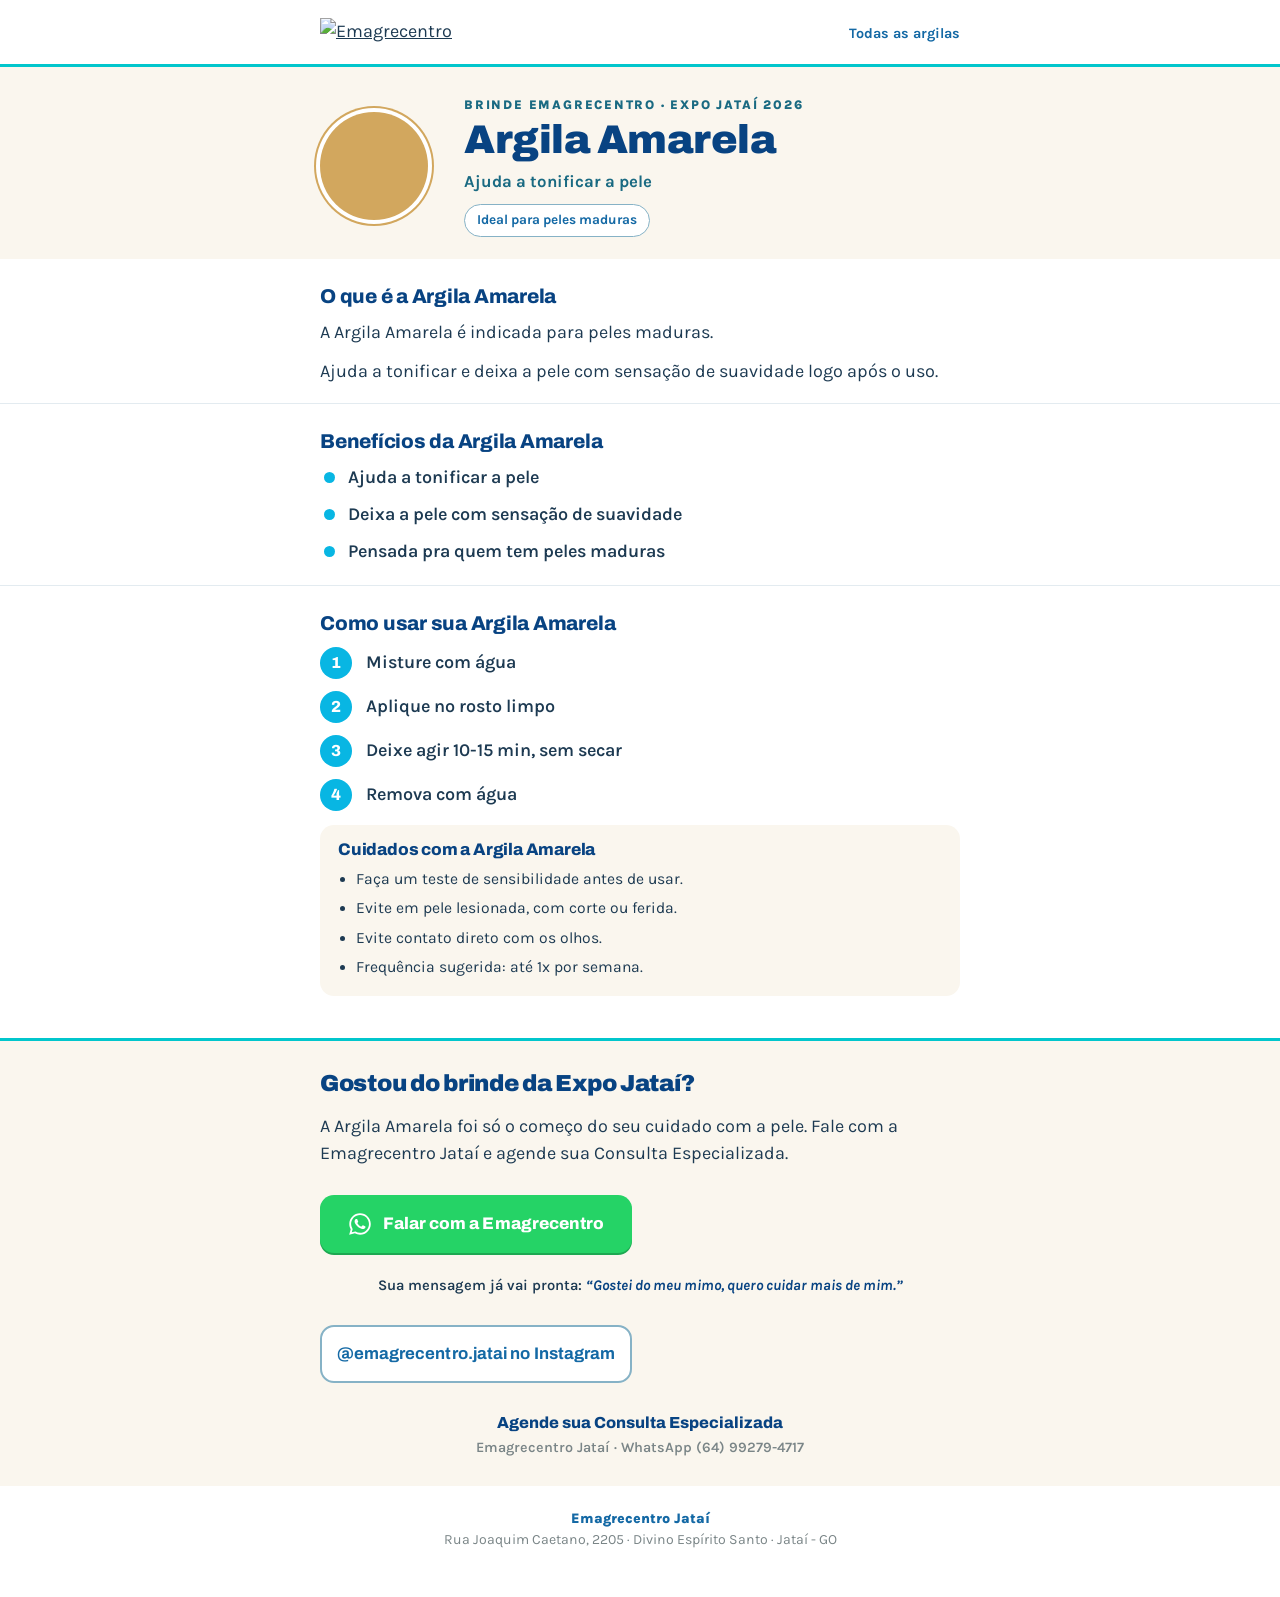
==== amarela/index.html @ 0a52d54e "Landing page das argilas do brinde Emagrecentro (Expo Jataí 2026) Co-Authored-By: Claude Fable 5.1 <" ====
<!DOCTYPE html>
<html lang="pt-BR">
<head>
<meta charset="utf-8">
<meta name="viewport" content="width=device-width, initial-scale=1">
<title>Argila Amarela · Emagrecentro</title>
<meta name="description" content="Argila Amarela: conheça o cuidado indicado para peles maduras, o modo de uso e os cuidados. Brinde Emagrecentro na Expo Jataí 2026.">
<meta name="theme-color" content="#084382">
<meta property="og:title" content="Argila Amarela · Emagrecentro">
<meta property="og:description" content="Argila Amarela: conheça o cuidado indicado para peles maduras, o modo de uso e os cuidados. Brinde Emagrecentro na Expo Jataí 2026.">
<meta property="og:type" content="website">
<meta property="og:url" content="https://emagrecentro.github.io/amarela/">
<link rel="icon" href="/assets/icone.svg" type="image/svg+xml">
<link rel="preconnect" href="https://fonts.googleapis.com">
<link rel="preconnect" href="https://fonts.gstatic.com" crossorigin>
<link href="https://fonts.googleapis.com/css2?family=Archivo:wght@700;800;900&family=Karla:wght@600;700;800&display=swap" rel="stylesheet">
<link rel="stylesheet" href="/assets/estilo.css">
</head>
<body>
<header class="topo"><div class="wrap">
    <a class="logo" href="/" aria-label="Emagrecentro"><img src="/assets/logo.svg" alt="Emagrecentro" width="168" height="32"></a>
    <a class="voltar" href="/">Todas as argilas</a>
  </div></header>
<section class="heroi" style="--cor:#D2A75E;--contorno:transparent"><div class="wrap">
  <div class="sw" role="img" aria-label="Cor da Argila Amarela"></div>
  <div>
    <p class="sobre">Brinde Emagrecentro · Expo Jataí 2026</p>
    <h1>Argila Amarela</h1>
    <p class="ben">Ajuda a tonificar a pele</p>
    <span class="chip">Ideal para peles maduras</span>
  </div>
</div></section>
<main>
  <section class="bloco"><div class="wrap">
    <h2>O que é a Argila Amarela</h2>
    <p>A Argila Amarela é indicada para peles maduras.</p><p>Ajuda a tonificar e deixa a pele com sensação de suavidade logo após o uso.</p>
  </div></section>
  <section class="bloco"><div class="wrap">
    <h2>Benefícios da Argila Amarela</h2>
    <ul class="lista"><li>Ajuda a tonificar a pele</li><li>Deixa a pele com sensação de suavidade</li><li>Pensada pra quem tem peles maduras</li></ul>
  </div></section>
  <section class="bloco"><div class="wrap">
    <h2>Como usar sua Argila Amarela</h2>
    <ol class="passos"><li>Misture com água</li><li>Aplique no rosto limpo</li><li>Deixe agir 10-15 min, sem secar</li><li>Remova com água</li></ol>
    <div class="cuidados"><h2>Cuidados com a Argila Amarela</h2><ul><li>Faça um teste de sensibilidade antes de usar.</li><li>Evite em pele lesionada, com corte ou ferida.</li><li>Evite contato direto com os olhos.</li><li>Frequência sugerida: até 1x por semana.</li></ul></div>
  </div></section>
</main>
<section class="cta"><div class="wrap">
    <h2>Gostou do brinde da Expo Jataí?</h2>
    <p>A Argila Amarela foi só o começo do seu cuidado com a pele. Fale com a Emagrecentro Jataí e agende sua Consulta Especializada.</p>
    <a class="botao" href="https://wa.me/5564992794717?text=Gostei%20do%20meu%20mimo%2C%20quero%20cuidar%20mais%20de%20mim.%0A(Argila%20Amarela%20%C2%B7%20brinde%20da%20Expo%20Jata%C3%AD)" target="_blank" rel="noopener"><svg viewBox="0 0 24 24" aria-hidden="true"><path d="M12.04 2C6.58 2 2.13 6.45 2.13 11.91c0 1.75.46 3.45 1.32 4.95L2 22l5.25-1.38a9.9 9.9 0 0 0 4.79 1.22c5.46 0 9.91-4.45 9.91-9.91S17.5 2 12.04 2m0 18.15a8.2 8.2 0 0 1-4.19-1.15l-.3-.18-3.12.82.83-3.04-.2-.31a8.2 8.2 0 0 1-1.26-4.38c0-4.54 3.7-8.24 8.24-8.24s8.24 3.7 8.24 8.24-3.7 8.24-8.24 8.24m4.52-6.16c-.25-.12-1.47-.72-1.69-.81-.23-.08-.39-.12-.56.12-.17.25-.64.81-.78.97-.14.17-.29.19-.54.06-.25-.12-1.05-.39-1.99-1.23-.74-.66-1.23-1.47-1.38-1.72-.14-.25-.02-.38.11-.51.11-.11.25-.29.37-.43.12-.14.17-.25.25-.41.08-.17.04-.31-.02-.43-.06-.12-.56-1.34-.76-1.84-.2-.48-.41-.42-.56-.43h-.48c-.17 0-.43.06-.66.31-.22.25-.86.85-.86 2.07s.89 2.4 1.01 2.56c.12.17 1.75 2.67 4.23 3.74.59.26 1.05.41 1.41.52.59.19 1.13.16 1.56.1.48-.07 1.47-.6 1.67-1.18.21-.58.21-1.07.14-1.18-.06-.1-.22-.16-.47-.28"/></svg>Falar com a Emagrecentro</a>
    <p class="msg-pronta">Sua mensagem já vai pronta: <q>Gostei do meu mimo, quero cuidar mais de mim.</q></p>
    <a class="botao sec" href="https://instagram.com/emagrecentro.jatai" target="_blank" rel="noopener">@emagrecentro.jatai no Instagram</a>
    <p class="cons">Agende sua Consulta Especializada<span>Emagrecentro Jataí · WhatsApp (64) 99279-4717</span></p>
    
  </div></section>
<footer class="rodape"><div class="wrap"><p><b>Emagrecentro Jataí</b><br>Rua Joaquim Caetano, 2205 · Divino Espírito Santo · Jataí - GO</p></div></footer>
</body>
</html>
---- assets/estilo.css ----
:root{
  --ciano:#08B6E3; --ciano2:#01C6CC; --azul-med:#28A1C5; --azul:#1469A5; --azul-escuro:#084382;
  --teal:#1A6A82; --areia:#FAF6EE; --cinza:#7A8587; --azul-claro:#86B2C6; --branco:#fff;
  --texto:#1D3A52; --fonte-titulo:'Archivo','Century Gothic',system-ui,sans-serif; --fonte-texto:'Karla','Segoe UI',system-ui,sans-serif;
}
*{margin:0;padding:0;box-sizing:border-box}
html{-webkit-text-size-adjust:100%}
body{font-family:var(--fonte-texto);color:var(--texto);background:var(--branco);line-height:1.5;font-size:17px}
a{color:inherit}
img,svg{display:block;max-width:100%}
.wrap{width:min(100% - 40px, 640px);margin-inline:auto}
h1,h2,h3{font-family:var(--fonte-titulo);color:var(--azul-escuro);line-height:1.12;letter-spacing:-.012em}
h2{font-size:1.25rem;font-weight:800;margin-bottom:12px}
p{margin-bottom:12px}

/* topo */
.topo{padding:18px 0 14px;border-bottom:3px solid var(--ciano2)}
.topo .wrap{display:flex;align-items:center;justify-content:space-between;gap:16px}
.topo .logo{width:168px}
.topo .voltar{font-weight:700;font-size:.9rem;color:var(--azul);text-decoration:none;white-space:nowrap}

/* herói da argila */
.heroi{padding:28px 0 22px;background:var(--areia)}
.heroi .wrap{display:grid;grid-template-columns:96px 1fr;column-gap:18px;align-items:center}
.sw{width:88px;height:88px;border-radius:50%;background:var(--cor);border:2px solid var(--contorno,transparent);box-shadow:0 0 0 4px #fff,0 0 0 6px var(--cor)}
.heroi .sobre{font-size:.8rem;font-weight:800;letter-spacing:.14em;text-transform:uppercase;color:var(--teal);margin-bottom:4px}
.heroi h1{font-size:2rem;font-weight:900}
.heroi .ben{font-size:1.05rem;font-weight:700;color:var(--teal);margin:6px 0 10px}
.chip{display:inline-block;font-weight:700;font-size:.85rem;color:var(--azul);border:1.5px solid var(--azul-claro);border-radius:999px;padding:5px 12px;background:#fff}

/* seções */
section.bloco{padding:26px 0 6px}
section.bloco + section.bloco{border-top:1px solid #E3EBF0}
.lista{list-style:none;display:grid;gap:10px;margin-bottom:14px}
.lista li{display:grid;grid-template-columns:18px 1fr;column-gap:10px;align-items:start;font-weight:600}
.lista li::before{content:"";width:11px;height:11px;border-radius:50%;background:var(--ciano);margin-top:8px;justify-self:center}
.passos{list-style:none;counter-reset:p;display:grid;gap:12px;margin-bottom:14px}
.passos li{display:grid;grid-template-columns:34px 1fr;column-gap:12px;align-items:center;counter-increment:p;font-weight:600}
.passos li::before{content:counter(p);width:32px;height:32px;border-radius:50%;background:var(--ciano);color:#fff;font-family:var(--fonte-titulo);font-weight:800;display:grid;place-items:center;font-size:1rem}
.cuidados{background:var(--areia);border-radius:14px;padding:16px 18px;margin-bottom:18px}
.cuidados h2{font-size:1.05rem;margin-bottom:8px}
.cuidados ul{padding-left:18px;display:grid;gap:6px;font-size:.98rem}

/* chamada para contato (brief Moana §10.2: botão sólido #084382 sobre fundo claro) */
.cta{margin:18px 0 0;background:var(--areia);border-top:3px solid var(--ciano2);padding:30px 0 28px}
.cta h2{font-size:1.45rem;font-weight:900;margin-bottom:6px}
.cta p{color:var(--texto);margin-bottom:18px}
.botao{display:flex;align-items:center;justify-content:center;gap:10px;width:100%;min-height:58px;border-radius:14px;background:#25D366;color:#fff;text-decoration:none;font-family:var(--fonte-titulo);font-weight:800;font-size:1.05rem;letter-spacing:.005em;box-shadow:0 2px 0 #1DA851}
.botao svg{width:26px;height:26px;fill:#fff}
.botao.sec{background:#fff;border:2px solid var(--azul-claro);color:var(--azul);margin-top:10px;font-weight:700;box-shadow:none}
.msg-pronta{margin:12px 0 0;text-align:center;font-size:.92rem;color:var(--teal);font-weight:600}
.msg-pronta q{font-style:italic;color:var(--azul-escuro);font-weight:700}
.cta .cons{margin:18px 0 0;font-family:var(--fonte-titulo);font-weight:800;color:var(--azul-escuro);font-size:1rem;text-align:center}
.cta .cons span{display:block;font-family:var(--fonte-texto);font-weight:600;color:var(--cinza);font-size:.9rem;margin-top:2px}
.cta .outra{margin:12px 0 0;text-align:center;font-size:.86rem;color:var(--cinza);font-weight:600}
.cta .outra a{color:var(--azul);font-weight:800;text-decoration:none}

/* rodapé */
.rodape{padding:22px 0 34px;font-size:.88rem;color:var(--cinza);text-align:center}
.rodape b{color:var(--azul);font-weight:800}

/* hub */
.hub-heroi{padding:30px 0 10px;text-align:center}
.hub-heroi h1{font-size:1.9rem;font-weight:900}
.hub-heroi p{color:var(--teal);font-weight:600}
.cartoes{list-style:none;display:grid;gap:12px;padding:16px 0 10px}
.cartao{display:grid;grid-template-columns:60px 1fr 22px;column-gap:14px;align-items:center;padding:14px 16px;border:1.5px solid #E3EBF0;border-radius:16px;text-decoration:none;background:#fff}
.cartao .sw{width:54px;height:54px;box-shadow:0 0 0 3px #fff,0 0 0 4.5px var(--cor)}
.cartao h3{font-size:1.1rem;font-weight:800}
.cartao p{margin:2px 0 0;font-size:.92rem;color:var(--teal);font-weight:600}
.cartao::after{content:"";width:12px;height:12px;border-right:2.5px solid var(--azul);border-bottom:2.5px solid var(--azul);transform:rotate(-45deg);justify-self:center}

@media (min-width:720px){
  body{font-size:18px}
  .heroi .wrap{grid-template-columns:120px 1fr;column-gap:24px}
  .sw{width:108px;height:108px}
  .heroi h1{font-size:2.5rem}
  .cta .wrap{display:grid;grid-template-columns:1fr 1fr;gap:10px 16px;align-items:start}
  .cta h2,.cta p{grid-column:1/-1}
  .botao.sec{margin-top:0}
  .cta .cons{grid-column:1/-1}
}
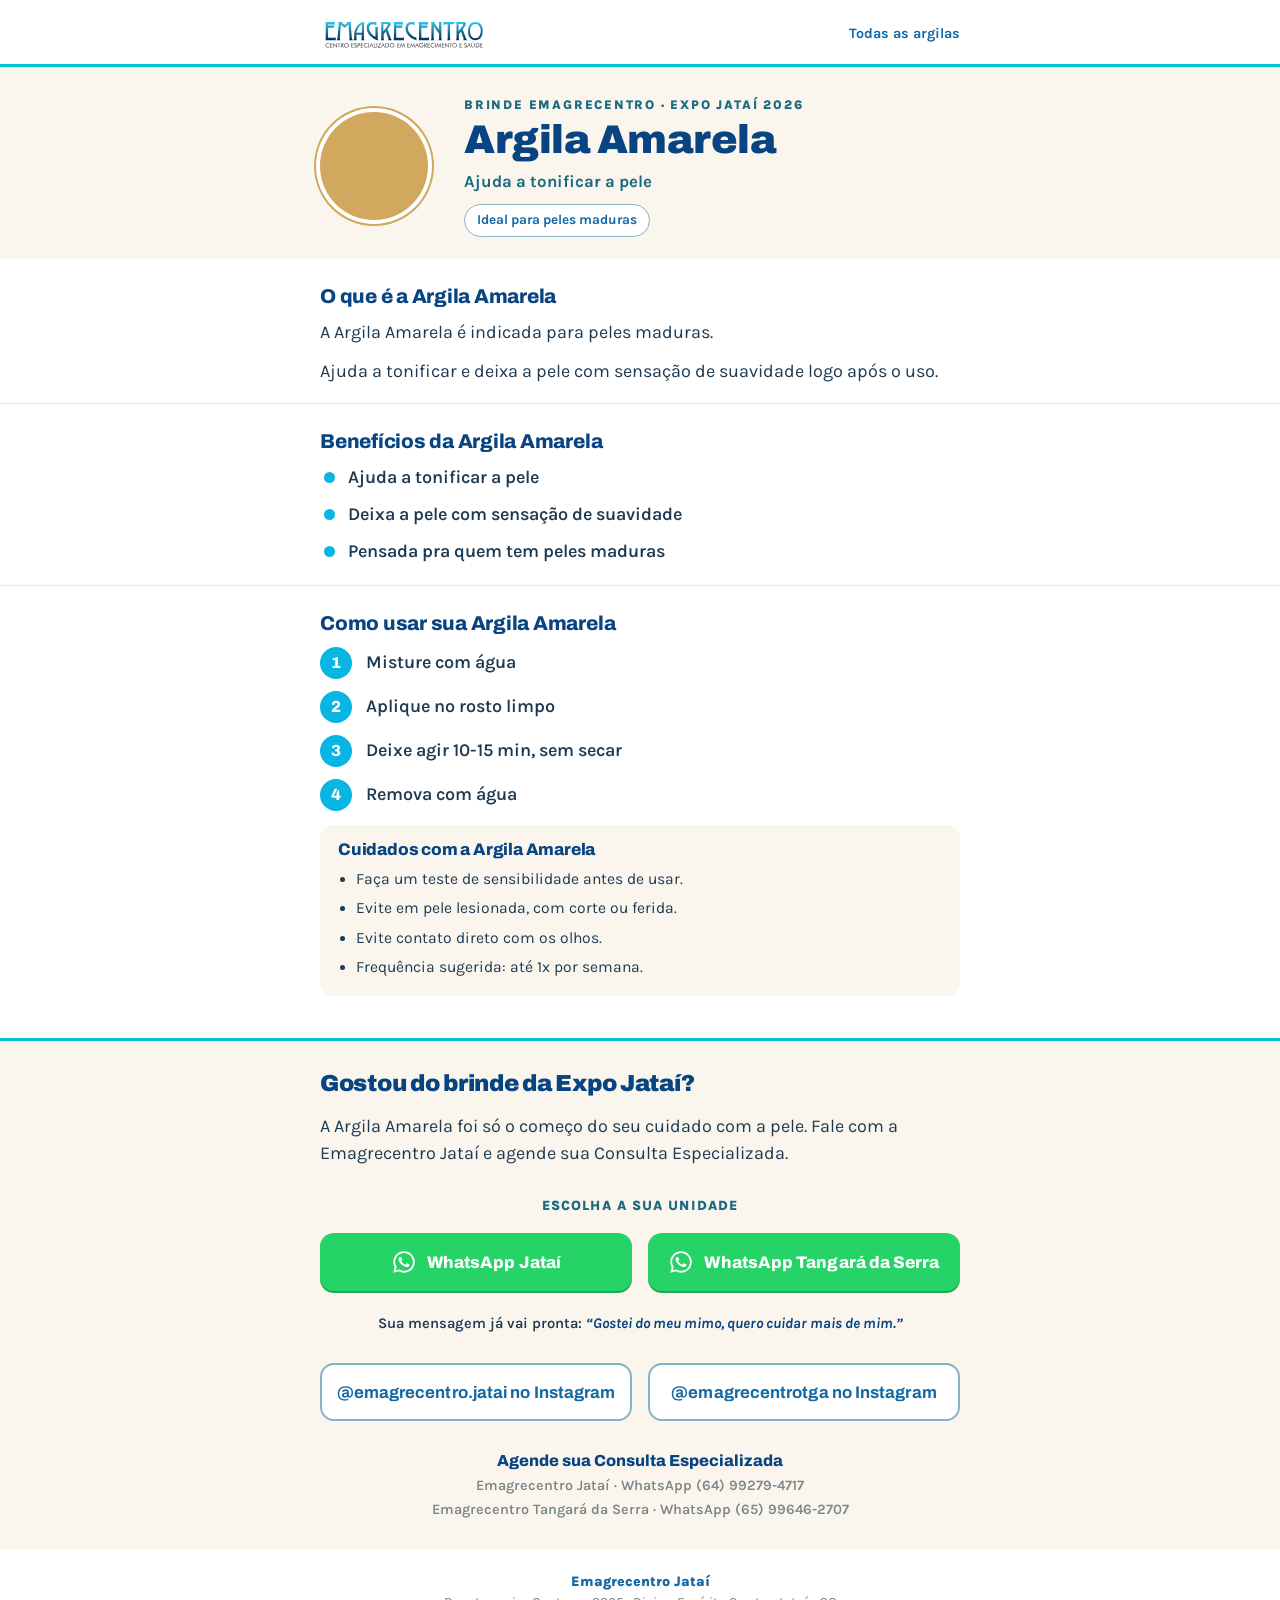
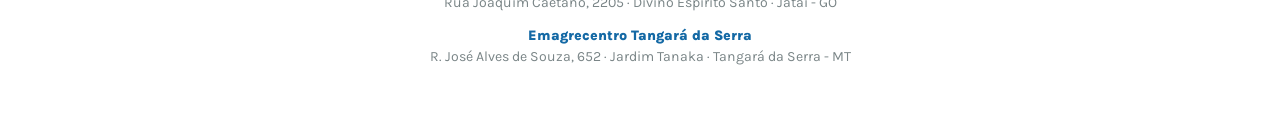
==== commit a5148a0b: "Adiciona botão de WhatsApp de Tangará da Serra nas páginas das argilas" ====
--- a/amarela/index.html
+++ b/amarela/index.html
@@ -48,12 +48,14 @@
 <section class="cta"><div class="wrap">
     <h2>Gostou do brinde da Expo Jataí?</h2>
     <p>A Argila Amarela foi só o começo do seu cuidado com a pele. Fale com a Emagrecentro Jataí e agende sua Consulta Especializada.</p>
-    <a class="botao" href="https://wa.me/5564992794717?text=Gostei%20do%20meu%20mimo%2C%20quero%20cuidar%20mais%20de%20mim.%0A(Argila%20Amarela%20%C2%B7%20brinde%20da%20Expo%20Jata%C3%AD)" target="_blank" rel="noopener"><svg viewBox="0 0 24 24" aria-hidden="true"><path d="M12.04 2C6.58 2 2.13 6.45 2.13 11.91c0 1.75.46 3.45 1.32 4.95L2 22l5.25-1.38a9.9 9.9 0 0 0 4.79 1.22c5.46 0 9.91-4.45 9.91-9.91S17.5 2 12.04 2m0 18.15a8.2 8.2 0 0 1-4.19-1.15l-.3-.18-3.12.82.83-3.04-.2-.31a8.2 8.2 0 0 1-1.26-4.38c0-4.54 3.7-8.24 8.24-8.24s8.24 3.7 8.24 8.24-3.7 8.24-8.24 8.24m4.52-6.16c-.25-.12-1.47-.72-1.69-.81-.23-.08-.39-.12-.56.12-.17.25-.64.81-.78.97-.14.17-.29.19-.54.06-.25-.12-1.05-.39-1.99-1.23-.74-.66-1.23-1.47-1.38-1.72-.14-.25-.02-.38.11-.51.11-.11.25-.29.37-.43.12-.14.17-.25.25-.41.08-.17.04-.31-.02-.43-.06-.12-.56-1.34-.76-1.84-.2-.48-.41-.42-.56-.43h-.48c-.17 0-.43.06-.66.31-.22.25-.86.85-.86 2.07s.89 2.4 1.01 2.56c.12.17 1.75 2.67 4.23 3.74.59.26 1.05.41 1.41.52.59.19 1.13.16 1.56.1.48-.07 1.47-.6 1.67-1.18.21-.58.21-1.07.14-1.18-.06-.1-.22-.16-.47-.28"/></svg>Falar com a Emagrecentro</a>
+    <p class="escolha">Escolha a sua unidade</p>
+    <a class="botao" href="https://wa.me/5564992794717?text=Gostei%20do%20meu%20mimo%2C%20quero%20cuidar%20mais%20de%20mim.%0A(Argila%20Amarela%20%C2%B7%20brinde%20da%20Expo%20Jata%C3%AD)" target="_blank" rel="noopener"><svg viewBox="0 0 24 24" aria-hidden="true"><path d="M12.04 2C6.58 2 2.13 6.45 2.13 11.91c0 1.75.46 3.45 1.32 4.95L2 22l5.25-1.38a9.9 9.9 0 0 0 4.79 1.22c5.46 0 9.91-4.45 9.91-9.91S17.5 2 12.04 2m0 18.15a8.2 8.2 0 0 1-4.19-1.15l-.3-.18-3.12.82.83-3.04-.2-.31a8.2 8.2 0 0 1-1.26-4.38c0-4.54 3.7-8.24 8.24-8.24s8.24 3.7 8.24 8.24-3.7 8.24-8.24 8.24m4.52-6.16c-.25-.12-1.47-.72-1.69-.81-.23-.08-.39-.12-.56.12-.17.25-.64.81-.78.97-.14.17-.29.19-.54.06-.25-.12-1.05-.39-1.99-1.23-.74-.66-1.23-1.47-1.38-1.72-.14-.25-.02-.38.11-.51.11-.11.25-.29.37-.43.12-.14.17-.25.25-.41.08-.17.04-.31-.02-.43-.06-.12-.56-1.34-.76-1.84-.2-.48-.41-.42-.56-.43h-.48c-.17 0-.43.06-.66.31-.22.25-.86.85-.86 2.07s.89 2.4 1.01 2.56c.12.17 1.75 2.67 4.23 3.74.59.26 1.05.41 1.41.52.59.19 1.13.16 1.56.1.48-.07 1.47-.6 1.67-1.18.21-.58.21-1.07.14-1.18-.06-.1-.22-.16-.47-.28"/></svg>WhatsApp Jataí</a>
+    <a class="botao" href="https://wa.me/5565996462707?text=Gostei%20do%20meu%20mimo%2C%20quero%20cuidar%20mais%20de%20mim.%0A(Argila%20Amarela%20%C2%B7%20brinde%20da%20Expo%20Jata%C3%AD)" target="_blank" rel="noopener"><svg viewBox="0 0 24 24" aria-hidden="true"><path d="M12.04 2C6.58 2 2.13 6.45 2.13 11.91c0 1.75.46 3.45 1.32 4.95L2 22l5.25-1.38a9.9 9.9 0 0 0 4.79 1.22c5.46 0 9.91-4.45 9.91-9.91S17.5 2 12.04 2m0 18.15a8.2 8.2 0 0 1-4.19-1.15l-.3-.18-3.12.82.83-3.04-.2-.31a8.2 8.2 0 0 1-1.26-4.38c0-4.54 3.7-8.24 8.24-8.24s8.24 3.7 8.24 8.24-3.7 8.24-8.24 8.24m4.52-6.16c-.25-.12-1.47-.72-1.69-.81-.23-.08-.39-.12-.56.12-.17.25-.64.81-.78.97-.14.17-.29.19-.54.06-.25-.12-1.05-.39-1.99-1.23-.74-.66-1.23-1.47-1.38-1.72-.14-.25-.02-.38.11-.51.11-.11.25-.29.37-.43.12-.14.17-.25.25-.41.08-.17.04-.31-.02-.43-.06-.12-.56-1.34-.76-1.84-.2-.48-.41-.42-.56-.43h-.48c-.17 0-.43.06-.66.31-.22.25-.86.85-.86 2.07s.89 2.4 1.01 2.56c.12.17 1.75 2.67 4.23 3.74.59.26 1.05.41 1.41.52.59.19 1.13.16 1.56.1.48-.07 1.47-.6 1.67-1.18.21-.58.21-1.07.14-1.18-.06-.1-.22-.16-.47-.28"/></svg>WhatsApp Tangará da Serra</a>
     <p class="msg-pronta">Sua mensagem já vai pronta: <q>Gostei do meu mimo, quero cuidar mais de mim.</q></p>
     <a class="botao sec" href="https://instagram.com/emagrecentro.jatai" target="_blank" rel="noopener">@emagrecentro.jatai no Instagram</a>
-    <p class="cons">Agende sua Consulta Especializada<span>Emagrecentro Jataí · WhatsApp (64) 99279-4717</span></p>
-    
+    <a class="botao sec" href="https://instagram.com/emagrecentrotga" target="_blank" rel="noopener">@emagrecentrotga no Instagram</a>
+    <p class="cons">Agende sua Consulta Especializada<span>Emagrecentro Jataí · WhatsApp (64) 99279-4717</span><span>Emagrecentro Tangará da Serra · WhatsApp (65) 99646-2707</span></p>
   </div></section>
-<footer class="rodape"><div class="wrap"><p><b>Emagrecentro Jataí</b><br>Rua Joaquim Caetano, 2205 · Divino Espírito Santo · Jataí - GO</p></div></footer>
+<footer class="rodape"><div class="wrap"><p><b>Emagrecentro Jataí</b><br>Rua Joaquim Caetano, 2205 · Divino Espírito Santo · Jataí - GO</p><p><b>Emagrecentro Tangará da Serra</b><br>R. José Alves de Souza, 652 · Jardim Tanaka · Tangará da Serra - MT</p></div></footer>
 </body>
 </html>
--- a/assets/estilo.css
+++ b/assets/estilo.css
@@ -47,6 +47,8 @@
 .cta p{color:var(--texto);margin-bottom:18px}
 .botao{display:flex;align-items:center;justify-content:center;gap:10px;width:100%;min-height:58px;border-radius:14px;background:#25D366;color:#fff;text-decoration:none;font-family:var(--fonte-titulo);font-weight:800;font-size:1.05rem;letter-spacing:.005em;box-shadow:0 2px 0 #1DA851}
 .botao svg{width:26px;height:26px;fill:#fff}
+.botao+.botao{margin-top:10px}
+.cta .escolha{margin:0 0 8px;text-align:center;font-size:.86rem;font-weight:800;letter-spacing:.08em;text-transform:uppercase;color:var(--teal)}
 .botao.sec{background:#fff;border:2px solid var(--azul-claro);color:var(--azul);margin-top:10px;font-weight:700;box-shadow:none}
 .msg-pronta{margin:12px 0 0;text-align:center;font-size:.92rem;color:var(--teal);font-weight:600}
 .msg-pronta q{font-style:italic;color:var(--azul-escuro);font-weight:700}
@@ -77,6 +79,6 @@
   .heroi h1{font-size:2.5rem}
   .cta .wrap{display:grid;grid-template-columns:1fr 1fr;gap:10px 16px;align-items:start}
   .cta h2,.cta p{grid-column:1/-1}
-  .botao.sec{margin-top:0}
+  .botao+.botao,.botao.sec{margin-top:0}
   .cta .cons{grid-column:1/-1}
 }
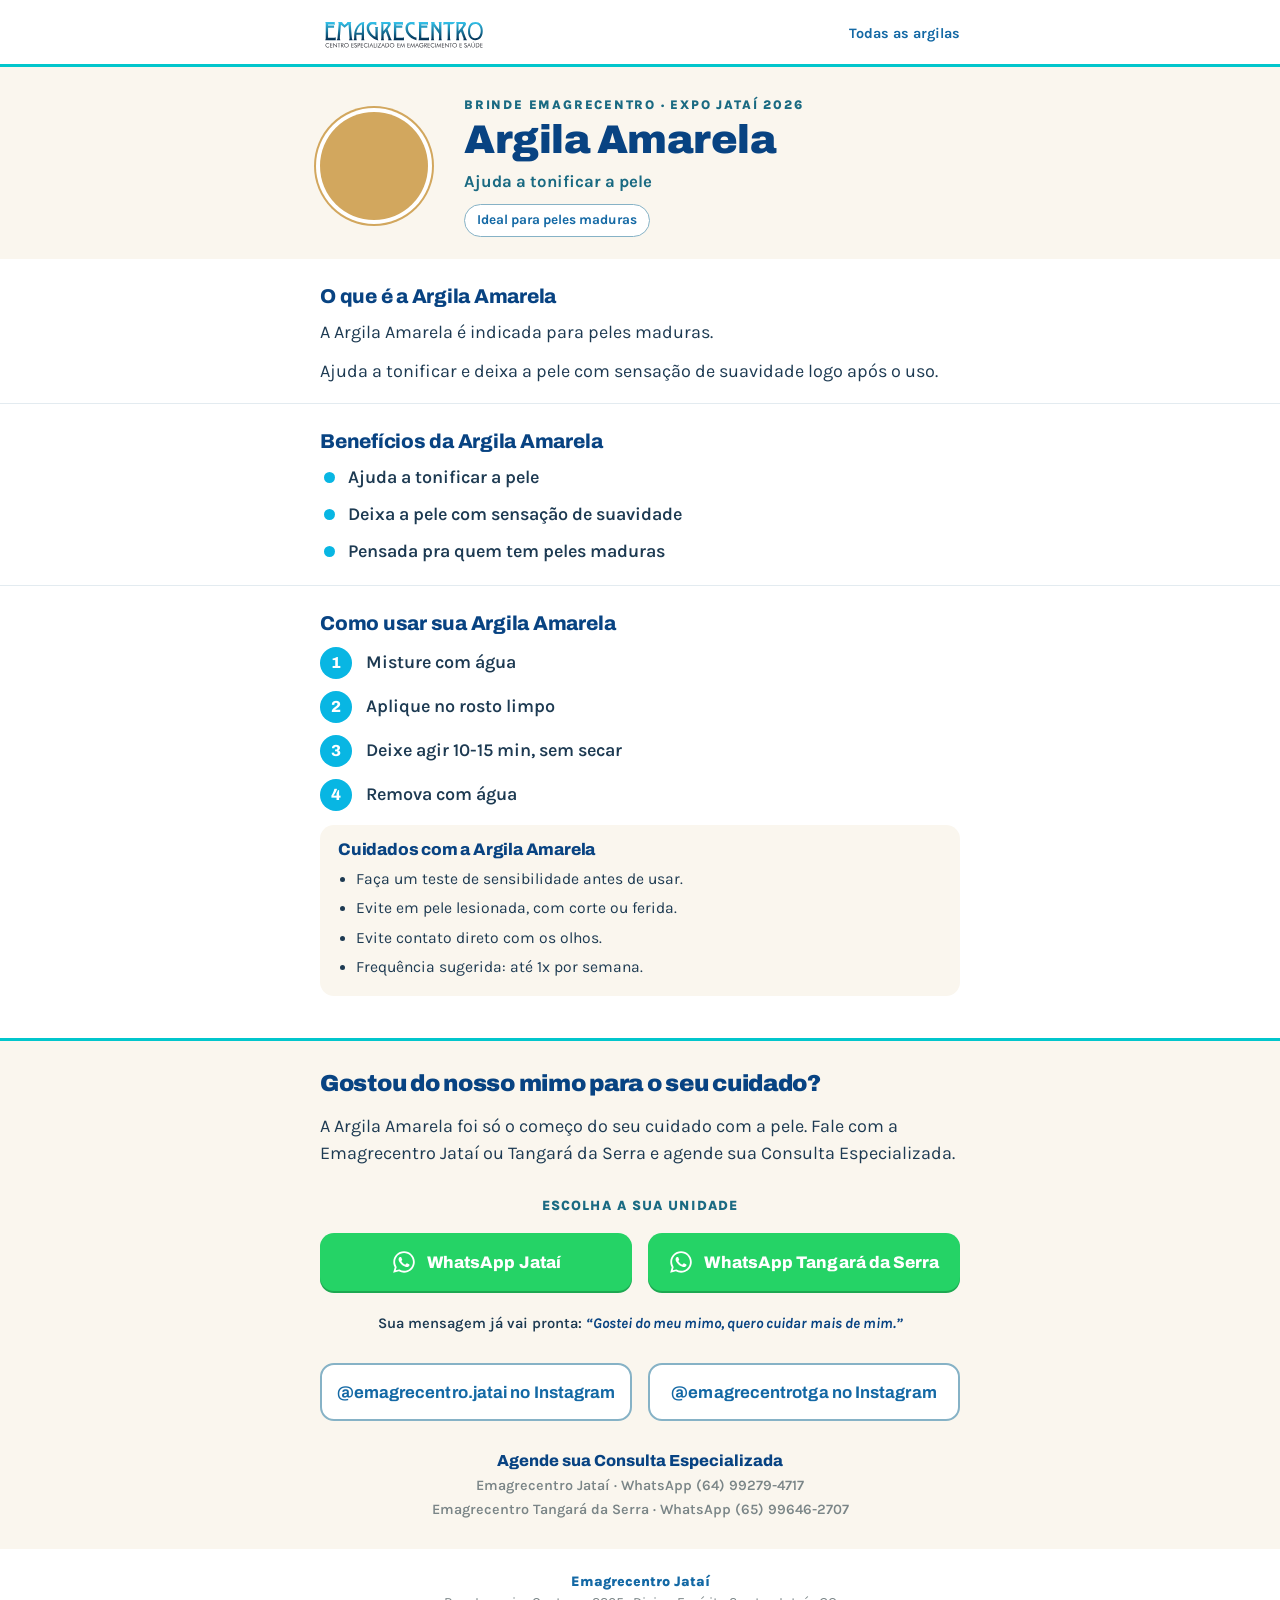
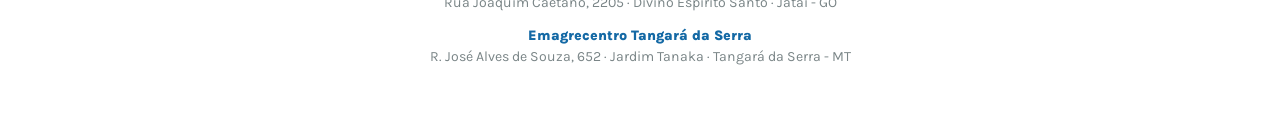
==== commit dec3b579: "Troca o texto do CTA: sai a Expo Jataí, entra Tangará da Serra" ====
--- a/amarela/index.html
+++ b/amarela/index.html
@@ -46,8 +46,8 @@
   </div></section>
 </main>
 <section class="cta"><div class="wrap">
-    <h2>Gostou do brinde da Expo Jataí?</h2>
-    <p>A Argila Amarela foi só o começo do seu cuidado com a pele. Fale com a Emagrecentro Jataí e agende sua Consulta Especializada.</p>
+    <h2>Gostou do nosso mimo para o seu cuidado?</h2>
+    <p>A Argila Amarela foi só o começo do seu cuidado com a pele. Fale com a Emagrecentro Jataí ou Tangará da Serra e agende sua Consulta Especializada.</p>
     <p class="escolha">Escolha a sua unidade</p>
     <a class="botao" href="https://wa.me/5564992794717?text=Gostei%20do%20meu%20mimo%2C%20quero%20cuidar%20mais%20de%20mim.%0A(Argila%20Amarela%20%C2%B7%20brinde%20da%20Expo%20Jata%C3%AD)" target="_blank" rel="noopener"><svg viewBox="0 0 24 24" aria-hidden="true"><path d="M12.04 2C6.58 2 2.13 6.45 2.13 11.91c0 1.75.46 3.45 1.32 4.95L2 22l5.25-1.38a9.9 9.9 0 0 0 4.79 1.22c5.46 0 9.91-4.45 9.91-9.91S17.5 2 12.04 2m0 18.15a8.2 8.2 0 0 1-4.19-1.15l-.3-.18-3.12.82.83-3.04-.2-.31a8.2 8.2 0 0 1-1.26-4.38c0-4.54 3.7-8.24 8.24-8.24s8.24 3.7 8.24 8.24-3.7 8.24-8.24 8.24m4.52-6.16c-.25-.12-1.47-.72-1.69-.81-.23-.08-.39-.12-.56.12-.17.25-.64.81-.78.97-.14.17-.29.19-.54.06-.25-.12-1.05-.39-1.99-1.23-.74-.66-1.23-1.47-1.38-1.72-.14-.25-.02-.38.11-.51.11-.11.25-.29.37-.43.12-.14.17-.25.25-.41.08-.17.04-.31-.02-.43-.06-.12-.56-1.34-.76-1.84-.2-.48-.41-.42-.56-.43h-.48c-.17 0-.43.06-.66.31-.22.25-.86.85-.86 2.07s.89 2.4 1.01 2.56c.12.17 1.75 2.67 4.23 3.74.59.26 1.05.41 1.41.52.59.19 1.13.16 1.56.1.48-.07 1.47-.6 1.67-1.18.21-.58.21-1.07.14-1.18-.06-.1-.22-.16-.47-.28"/></svg>WhatsApp Jataí</a>
     <a class="botao" href="https://wa.me/5565996462707?text=Gostei%20do%20meu%20mimo%2C%20quero%20cuidar%20mais%20de%20mim.%0A(Argila%20Amarela%20%C2%B7%20brinde%20da%20Expo%20Jata%C3%AD)" target="_blank" rel="noopener"><svg viewBox="0 0 24 24" aria-hidden="true"><path d="M12.04 2C6.58 2 2.13 6.45 2.13 11.91c0 1.75.46 3.45 1.32 4.95L2 22l5.25-1.38a9.9 9.9 0 0 0 4.79 1.22c5.46 0 9.91-4.45 9.91-9.91S17.5 2 12.04 2m0 18.15a8.2 8.2 0 0 1-4.19-1.15l-.3-.18-3.12.82.83-3.04-.2-.31a8.2 8.2 0 0 1-1.26-4.38c0-4.54 3.7-8.24 8.24-8.24s8.24 3.7 8.24 8.24-3.7 8.24-8.24 8.24m4.52-6.16c-.25-.12-1.47-.72-1.69-.81-.23-.08-.39-.12-.56.12-.17.25-.64.81-.78.97-.14.17-.29.19-.54.06-.25-.12-1.05-.39-1.99-1.23-.74-.66-1.23-1.47-1.38-1.72-.14-.25-.02-.38.11-.51.11-.11.25-.29.37-.43.12-.14.17-.25.25-.41.08-.17.04-.31-.02-.43-.06-.12-.56-1.34-.76-1.84-.2-.48-.41-.42-.56-.43h-.48c-.17 0-.43.06-.66.31-.22.25-.86.85-.86 2.07s.89 2.4 1.01 2.56c.12.17 1.75 2.67 4.23 3.74.59.26 1.05.41 1.41.52.59.19 1.13.16 1.56.1.48-.07 1.47-.6 1.67-1.18.21-.58.21-1.07.14-1.18-.06-.1-.22-.16-.47-.28"/></svg>WhatsApp Tangará da Serra</a>
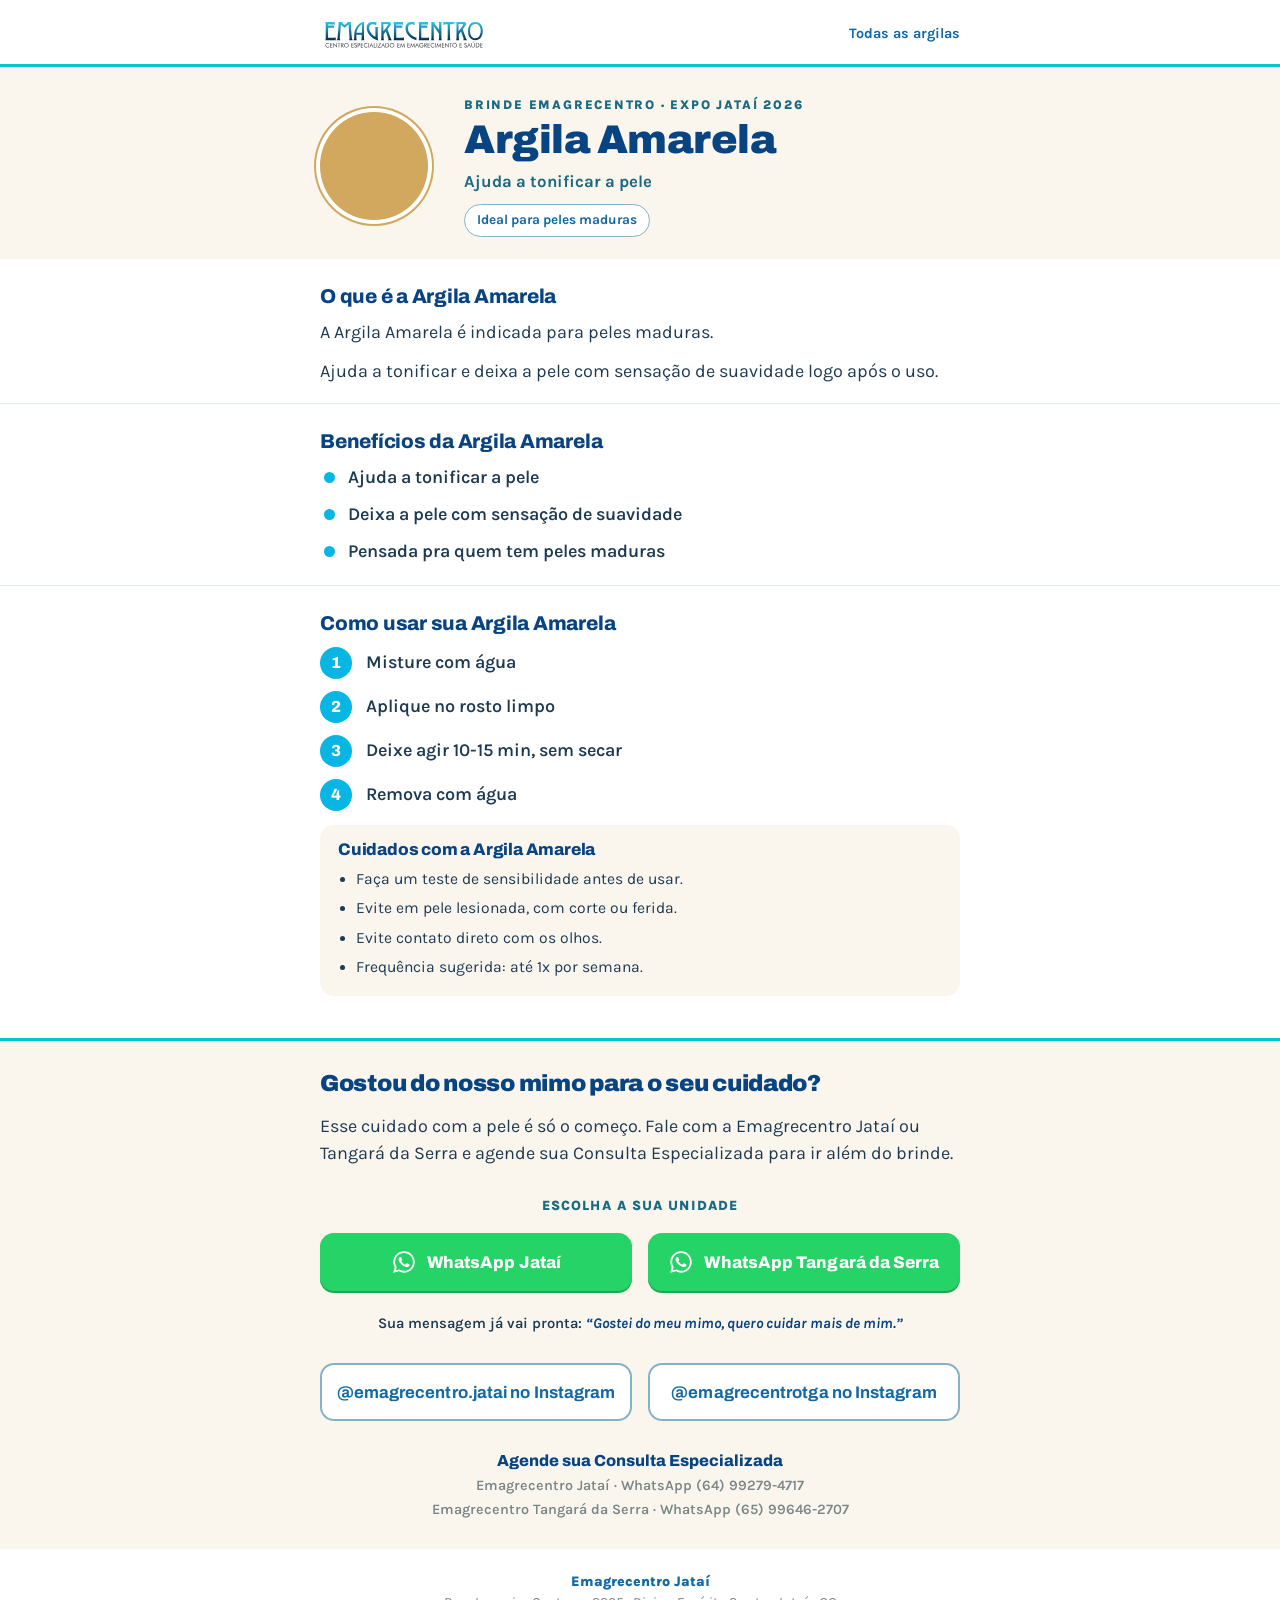
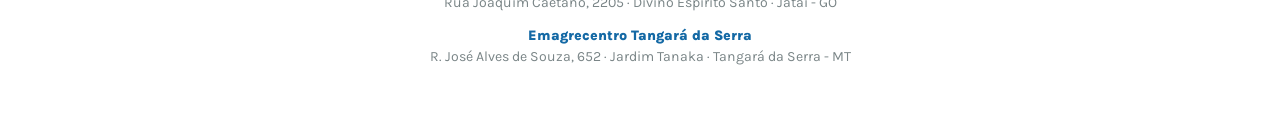
==== commit 598c1891: "Páginas de argila: mesmo texto de CTA da página inicial" ====
--- a/amarela/index.html
+++ b/amarela/index.html
@@ -47,7 +47,7 @@
 </main>
 <section class="cta"><div class="wrap">
     <h2>Gostou do nosso mimo para o seu cuidado?</h2>
-    <p>A Argila Amarela foi só o começo do seu cuidado com a pele. Fale com a Emagrecentro Jataí ou Tangará da Serra e agende sua Consulta Especializada.</p>
+    <p>Esse cuidado com a pele é só o começo. Fale com a Emagrecentro Jataí ou Tangará da Serra e agende sua Consulta Especializada para ir além do brinde.</p>
     <p class="escolha">Escolha a sua unidade</p>
     <a class="botao" href="https://wa.me/5564992794717?text=Gostei%20do%20meu%20mimo%2C%20quero%20cuidar%20mais%20de%20mim.%0A(Argila%20Amarela%20%C2%B7%20brinde%20da%20Expo%20Jata%C3%AD)" target="_blank" rel="noopener"><svg viewBox="0 0 24 24" aria-hidden="true"><path d="M12.04 2C6.58 2 2.13 6.45 2.13 11.91c0 1.75.46 3.45 1.32 4.95L2 22l5.25-1.38a9.9 9.9 0 0 0 4.79 1.22c5.46 0 9.91-4.45 9.91-9.91S17.5 2 12.04 2m0 18.15a8.2 8.2 0 0 1-4.19-1.15l-.3-.18-3.12.82.83-3.04-.2-.31a8.2 8.2 0 0 1-1.26-4.38c0-4.54 3.7-8.24 8.24-8.24s8.24 3.7 8.24 8.24-3.7 8.24-8.24 8.24m4.52-6.16c-.25-.12-1.47-.72-1.69-.81-.23-.08-.39-.12-.56.12-.17.25-.64.81-.78.97-.14.17-.29.19-.54.06-.25-.12-1.05-.39-1.99-1.23-.74-.66-1.23-1.47-1.38-1.72-.14-.25-.02-.38.11-.51.11-.11.25-.29.37-.43.12-.14.17-.25.25-.41.08-.17.04-.31-.02-.43-.06-.12-.56-1.34-.76-1.84-.2-.48-.41-.42-.56-.43h-.48c-.17 0-.43.06-.66.31-.22.25-.86.85-.86 2.07s.89 2.4 1.01 2.56c.12.17 1.75 2.67 4.23 3.74.59.26 1.05.41 1.41.52.59.19 1.13.16 1.56.1.48-.07 1.47-.6 1.67-1.18.21-.58.21-1.07.14-1.18-.06-.1-.22-.16-.47-.28"/></svg>WhatsApp Jataí</a>
     <a class="botao" href="https://wa.me/5565996462707?text=Gostei%20do%20meu%20mimo%2C%20quero%20cuidar%20mais%20de%20mim.%0A(Argila%20Amarela%20%C2%B7%20brinde%20da%20Expo%20Jata%C3%AD)" target="_blank" rel="noopener"><svg viewBox="0 0 24 24" aria-hidden="true"><path d="M12.04 2C6.58 2 2.13 6.45 2.13 11.91c0 1.75.46 3.45 1.32 4.95L2 22l5.25-1.38a9.9 9.9 0 0 0 4.79 1.22c5.46 0 9.91-4.45 9.91-9.91S17.5 2 12.04 2m0 18.15a8.2 8.2 0 0 1-4.19-1.15l-.3-.18-3.12.82.83-3.04-.2-.31a8.2 8.2 0 0 1-1.26-4.38c0-4.54 3.7-8.24 8.24-8.24s8.24 3.7 8.24 8.24-3.7 8.24-8.24 8.24m4.52-6.16c-.25-.12-1.47-.72-1.69-.81-.23-.08-.39-.12-.56.12-.17.25-.64.81-.78.97-.14.17-.29.19-.54.06-.25-.12-1.05-.39-1.99-1.23-.74-.66-1.23-1.47-1.38-1.72-.14-.25-.02-.38.11-.51.11-.11.25-.29.37-.43.12-.14.17-.25.25-.41.08-.17.04-.31-.02-.43-.06-.12-.56-1.34-.76-1.84-.2-.48-.41-.42-.56-.43h-.48c-.17 0-.43.06-.66.31-.22.25-.86.85-.86 2.07s.89 2.4 1.01 2.56c.12.17 1.75 2.67 4.23 3.74.59.26 1.05.41 1.41.52.59.19 1.13.16 1.56.1.48-.07 1.47-.6 1.67-1.18.21-.58.21-1.07.14-1.18-.06-.1-.22-.16-.47-.28"/></svg>WhatsApp Tangará da Serra</a>
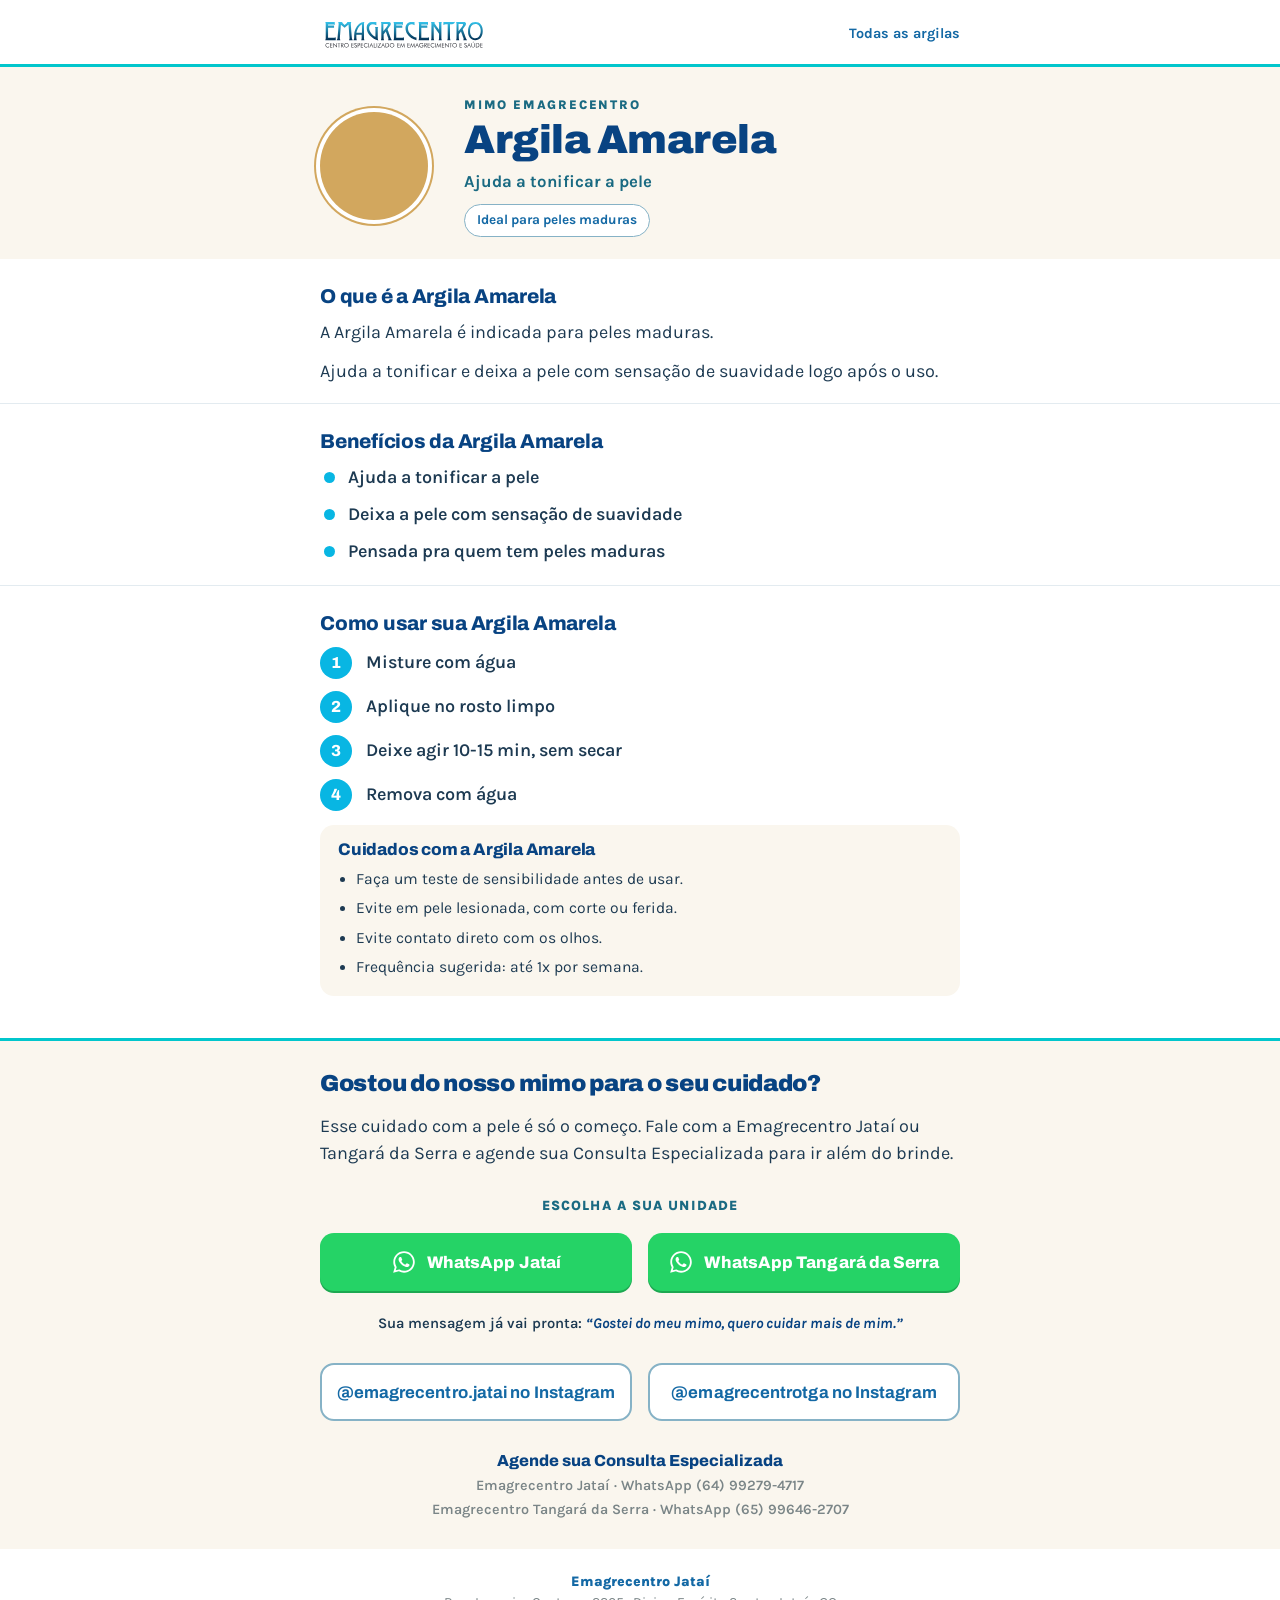
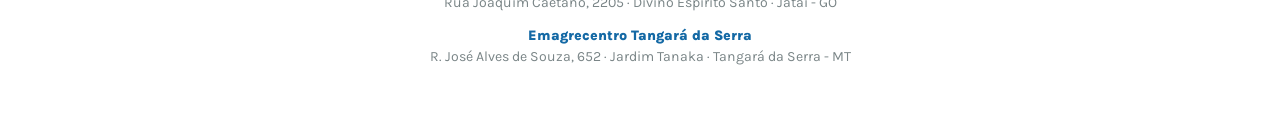
==== commit 2e8279c5: "Site sem referência à Expo Jataí: passa a servir eventos diversos" ====
--- a/amarela/index.html
+++ b/amarela/index.html
@@ -4,10 +4,10 @@
 <meta charset="utf-8">
 <meta name="viewport" content="width=device-width, initial-scale=1">
 <title>Argila Amarela · Emagrecentro</title>
-<meta name="description" content="Argila Amarela: conheça o cuidado indicado para peles maduras, o modo de uso e os cuidados. Brinde Emagrecentro na Expo Jataí 2026.">
+<meta name="description" content="Argila Amarela: conheça o cuidado indicado para peles maduras, o modo de uso e os cuidados. Mimo Emagrecentro.">
 <meta name="theme-color" content="#084382">
 <meta property="og:title" content="Argila Amarela · Emagrecentro">
-<meta property="og:description" content="Argila Amarela: conheça o cuidado indicado para peles maduras, o modo de uso e os cuidados. Brinde Emagrecentro na Expo Jataí 2026.">
+<meta property="og:description" content="Argila Amarela: conheça o cuidado indicado para peles maduras, o modo de uso e os cuidados. Mimo Emagrecentro.">
 <meta property="og:type" content="website">
 <meta property="og:url" content="https://emagrecentro.github.io/amarela/">
 <link rel="icon" href="/assets/icone.svg" type="image/svg+xml">
@@ -24,7 +24,7 @@
 <section class="heroi" style="--cor:#D2A75E;--contorno:transparent"><div class="wrap">
   <div class="sw" role="img" aria-label="Cor da Argila Amarela"></div>
   <div>
-    <p class="sobre">Brinde Emagrecentro · Expo Jataí 2026</p>
+    <p class="sobre">Mimo Emagrecentro</p>
     <h1>Argila Amarela</h1>
     <p class="ben">Ajuda a tonificar a pele</p>
     <span class="chip">Ideal para peles maduras</span>
@@ -49,8 +49,8 @@
     <h2>Gostou do nosso mimo para o seu cuidado?</h2>
     <p>Esse cuidado com a pele é só o começo. Fale com a Emagrecentro Jataí ou Tangará da Serra e agende sua Consulta Especializada para ir além do brinde.</p>
     <p class="escolha">Escolha a sua unidade</p>
-    <a class="botao" href="https://wa.me/5564992794717?text=Gostei%20do%20meu%20mimo%2C%20quero%20cuidar%20mais%20de%20mim.%0A(Argila%20Amarela%20%C2%B7%20brinde%20da%20Expo%20Jata%C3%AD)" target="_blank" rel="noopener"><svg viewBox="0 0 24 24" aria-hidden="true"><path d="M12.04 2C6.58 2 2.13 6.45 2.13 11.91c0 1.75.46 3.45 1.32 4.95L2 22l5.25-1.38a9.9 9.9 0 0 0 4.79 1.22c5.46 0 9.91-4.45 9.91-9.91S17.5 2 12.04 2m0 18.15a8.2 8.2 0 0 1-4.19-1.15l-.3-.18-3.12.82.83-3.04-.2-.31a8.2 8.2 0 0 1-1.26-4.38c0-4.54 3.7-8.24 8.24-8.24s8.24 3.7 8.24 8.24-3.7 8.24-8.24 8.24m4.52-6.16c-.25-.12-1.47-.72-1.69-.81-.23-.08-.39-.12-.56.12-.17.25-.64.81-.78.97-.14.17-.29.19-.54.06-.25-.12-1.05-.39-1.99-1.23-.74-.66-1.23-1.47-1.38-1.72-.14-.25-.02-.38.11-.51.11-.11.25-.29.37-.43.12-.14.17-.25.25-.41.08-.17.04-.31-.02-.43-.06-.12-.56-1.34-.76-1.84-.2-.48-.41-.42-.56-.43h-.48c-.17 0-.43.06-.66.31-.22.25-.86.85-.86 2.07s.89 2.4 1.01 2.56c.12.17 1.75 2.67 4.23 3.74.59.26 1.05.41 1.41.52.59.19 1.13.16 1.56.1.48-.07 1.47-.6 1.67-1.18.21-.58.21-1.07.14-1.18-.06-.1-.22-.16-.47-.28"/></svg>WhatsApp Jataí</a>
-    <a class="botao" href="https://wa.me/5565996462707?text=Gostei%20do%20meu%20mimo%2C%20quero%20cuidar%20mais%20de%20mim.%0A(Argila%20Amarela%20%C2%B7%20brinde%20da%20Expo%20Jata%C3%AD)" target="_blank" rel="noopener"><svg viewBox="0 0 24 24" aria-hidden="true"><path d="M12.04 2C6.58 2 2.13 6.45 2.13 11.91c0 1.75.46 3.45 1.32 4.95L2 22l5.25-1.38a9.9 9.9 0 0 0 4.79 1.22c5.46 0 9.91-4.45 9.91-9.91S17.5 2 12.04 2m0 18.15a8.2 8.2 0 0 1-4.19-1.15l-.3-.18-3.12.82.83-3.04-.2-.31a8.2 8.2 0 0 1-1.26-4.38c0-4.54 3.7-8.24 8.24-8.24s8.24 3.7 8.24 8.24-3.7 8.24-8.24 8.24m4.52-6.16c-.25-.12-1.47-.72-1.69-.81-.23-.08-.39-.12-.56.12-.17.25-.64.81-.78.97-.14.17-.29.19-.54.06-.25-.12-1.05-.39-1.99-1.23-.74-.66-1.23-1.47-1.38-1.72-.14-.25-.02-.38.11-.51.11-.11.25-.29.37-.43.12-.14.17-.25.25-.41.08-.17.04-.31-.02-.43-.06-.12-.56-1.34-.76-1.84-.2-.48-.41-.42-.56-.43h-.48c-.17 0-.43.06-.66.31-.22.25-.86.85-.86 2.07s.89 2.4 1.01 2.56c.12.17 1.75 2.67 4.23 3.74.59.26 1.05.41 1.41.52.59.19 1.13.16 1.56.1.48-.07 1.47-.6 1.67-1.18.21-.58.21-1.07.14-1.18-.06-.1-.22-.16-.47-.28"/></svg>WhatsApp Tangará da Serra</a>
+    <a class="botao" href="https://wa.me/5564992794717?text=Gostei%20do%20meu%20mimo%2C%20quero%20cuidar%20mais%20de%20mim.%0A(Argila%20Amarela)" target="_blank" rel="noopener"><svg viewBox="0 0 24 24" aria-hidden="true"><path d="M12.04 2C6.58 2 2.13 6.45 2.13 11.91c0 1.75.46 3.45 1.32 4.95L2 22l5.25-1.38a9.9 9.9 0 0 0 4.79 1.22c5.46 0 9.91-4.45 9.91-9.91S17.5 2 12.04 2m0 18.15a8.2 8.2 0 0 1-4.19-1.15l-.3-.18-3.12.82.83-3.04-.2-.31a8.2 8.2 0 0 1-1.26-4.38c0-4.54 3.7-8.24 8.24-8.24s8.24 3.7 8.24 8.24-3.7 8.24-8.24 8.24m4.52-6.16c-.25-.12-1.47-.72-1.69-.81-.23-.08-.39-.12-.56.12-.17.25-.64.81-.78.97-.14.17-.29.19-.54.06-.25-.12-1.05-.39-1.99-1.23-.74-.66-1.23-1.47-1.38-1.72-.14-.25-.02-.38.11-.51.11-.11.25-.29.37-.43.12-.14.17-.25.25-.41.08-.17.04-.31-.02-.43-.06-.12-.56-1.34-.76-1.84-.2-.48-.41-.42-.56-.43h-.48c-.17 0-.43.06-.66.31-.22.25-.86.85-.86 2.07s.89 2.4 1.01 2.56c.12.17 1.75 2.67 4.23 3.74.59.26 1.05.41 1.41.52.59.19 1.13.16 1.56.1.48-.07 1.47-.6 1.67-1.18.21-.58.21-1.07.14-1.18-.06-.1-.22-.16-.47-.28"/></svg>WhatsApp Jataí</a>
+    <a class="botao" href="https://wa.me/5565996462707?text=Gostei%20do%20meu%20mimo%2C%20quero%20cuidar%20mais%20de%20mim.%0A(Argila%20Amarela)" target="_blank" rel="noopener"><svg viewBox="0 0 24 24" aria-hidden="true"><path d="M12.04 2C6.58 2 2.13 6.45 2.13 11.91c0 1.75.46 3.45 1.32 4.95L2 22l5.25-1.38a9.9 9.9 0 0 0 4.79 1.22c5.46 0 9.91-4.45 9.91-9.91S17.5 2 12.04 2m0 18.15a8.2 8.2 0 0 1-4.19-1.15l-.3-.18-3.12.82.83-3.04-.2-.31a8.2 8.2 0 0 1-1.26-4.38c0-4.54 3.7-8.24 8.24-8.24s8.24 3.7 8.24 8.24-3.7 8.24-8.24 8.24m4.52-6.16c-.25-.12-1.47-.72-1.69-.81-.23-.08-.39-.12-.56.12-.17.25-.64.81-.78.97-.14.17-.29.19-.54.06-.25-.12-1.05-.39-1.99-1.23-.74-.66-1.23-1.47-1.38-1.72-.14-.25-.02-.38.11-.51.11-.11.25-.29.37-.43.12-.14.17-.25.25-.41.08-.17.04-.31-.02-.43-.06-.12-.56-1.34-.76-1.84-.2-.48-.41-.42-.56-.43h-.48c-.17 0-.43.06-.66.31-.22.25-.86.85-.86 2.07s.89 2.4 1.01 2.56c.12.17 1.75 2.67 4.23 3.74.59.26 1.05.41 1.41.52.59.19 1.13.16 1.56.1.48-.07 1.47-.6 1.67-1.18.21-.58.21-1.07.14-1.18-.06-.1-.22-.16-.47-.28"/></svg>WhatsApp Tangará da Serra</a>
     <p class="msg-pronta">Sua mensagem já vai pronta: <q>Gostei do meu mimo, quero cuidar mais de mim.</q></p>
     <a class="botao sec" href="https://instagram.com/emagrecentro.jatai" target="_blank" rel="noopener">@emagrecentro.jatai no Instagram</a>
     <a class="botao sec" href="https://instagram.com/emagrecentrotga" target="_blank" rel="noopener">@emagrecentrotga no Instagram</a>
